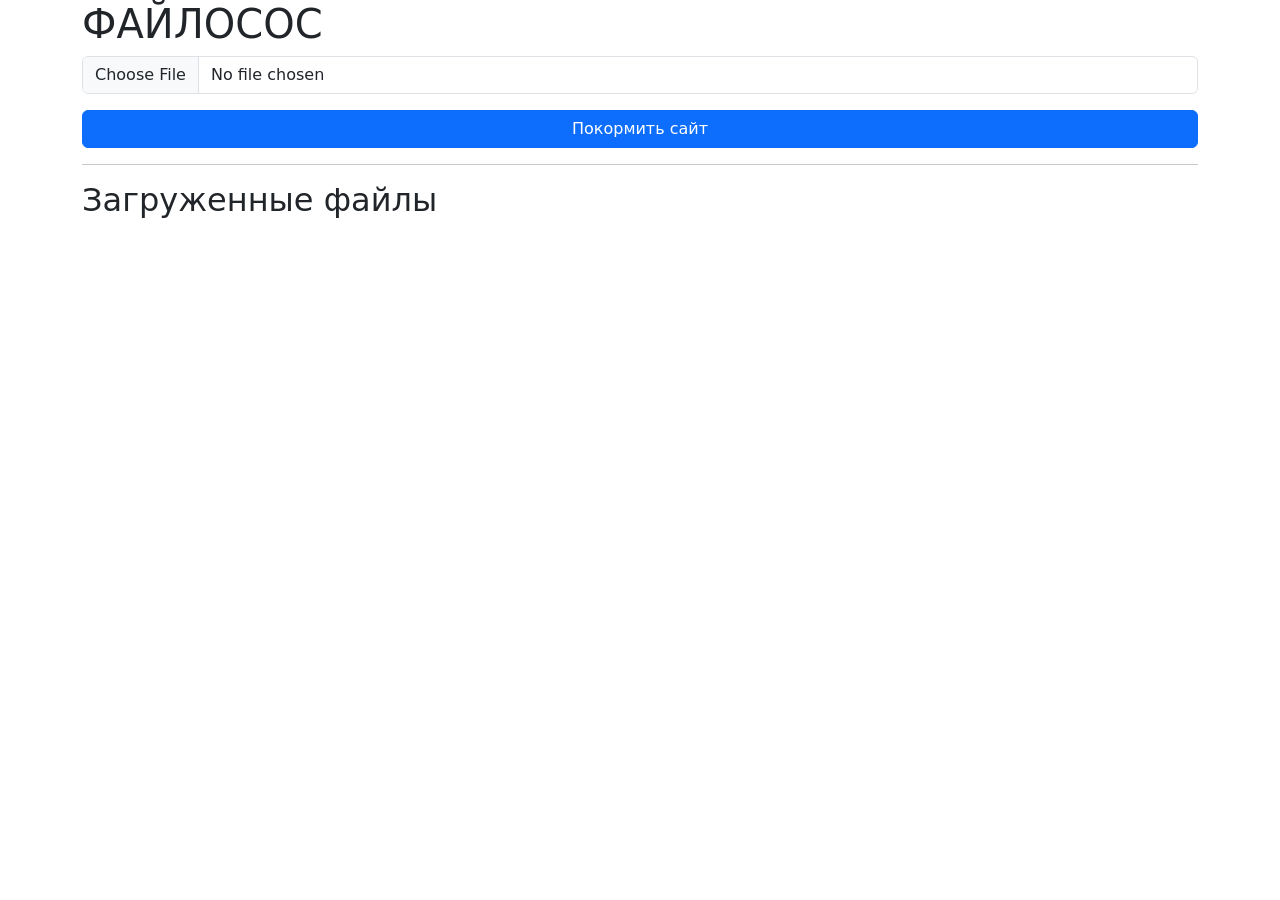
==== public/index.html @ d14778ab "index.html" ====
<!DOCTYPE html>
<html lang="en">
<head>
  <meta charset="UTF-8" />
  <meta name="viewport" content="width=device-width, initial-scale=1.0" />
  <title>File Exchange</title>
  <link href="https://cdn.jsdelivr.net/npm/bootstrap@5.3.0-alpha1/dist/css/bootstrap.min.css" rel="stylesheet" />
  <link rel="stylesheet" href="styles.css" />
</head>
<body>
  <div class="container">
    <h1>ФАЙЛОСОС</h1>
    <form id="uploadForm">
      <input
        type="file"
        id="fileInput"
        accept=".jpg,.jpeg,.png,.pdf,.zip,.mp4,.mp3,.docx,.xlsx"
        class="form-control mb-3"
        required
      />
      <p id="fileSizeError" class="error-message" style="display: none">File size exceeds the limit of 1GB.</p>
      <button type="submit" class="btn btn-primary w-100">Покормить сайт</button>
    </form>
    <div id="downloadLinkContainer" style="display: none">
      <p class="text-success">Your file has been uploaded successfully!</p>
      <a id="downloadLink" href="#" target="_blank" class="btn btn-outline-primary w-100">Download Link</a>
    </div>
    <div id="uploadStatus" class="mt-3 text-center"></div>
    <hr />
    <h2>Загруженные файлы</h2>
    <ul id="fileList" class="list-unstyled"></ul>
  </div>
  <script src="https://cdn.jsdelivr.net/npm/bootstrap@5.3.0-alpha1/dist/js/bootstrap.bundle.min.js"></script>
  <script src="script.js"></script>
</body>
</html>
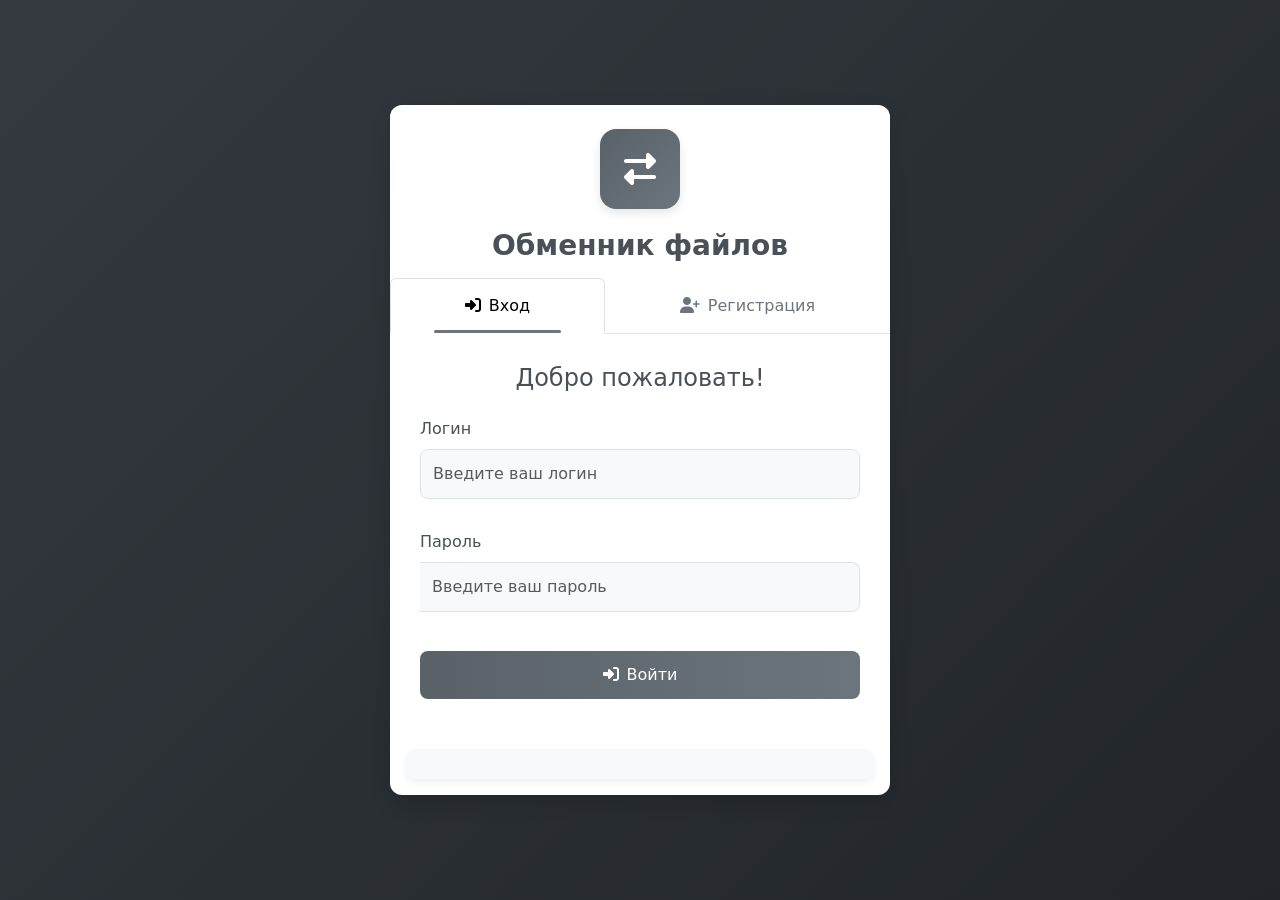
==== commit 84984933: "Update index.html" ====
--- a/public/index.html
+++ b/public/index.html
@@ -1,36 +1,535 @@
 <!DOCTYPE html>
-<html lang="en">
-<head>
-  <meta charset="UTF-8" />
-  <meta name="viewport" content="width=device-width, initial-scale=1.0" />
-  <title>File Exchange</title>
-  <link href="https://cdn.jsdelivr.net/npm/bootstrap@5.3.0-alpha1/dist/css/bootstrap.min.css" rel="stylesheet" />
-  <link rel="stylesheet" href="styles.css" />
-</head>
-<body>
-  <div class="container">
-    <h1>ФАЙЛОСОС</h1>
-    <form id="uploadForm">
-      <input
-        type="file"
-        id="fileInput"
-        accept=".jpg,.jpeg,.png,.pdf,.zip,.mp4,.mp3,.docx,.xlsx"
-        class="form-control mb-3"
-        required
-      />
-      <p id="fileSizeError" class="error-message" style="display: none">File size exceeds the limit of 1GB.</p>
-      <button type="submit" class="btn btn-primary w-100">Покормить сайт</button>
-    </form>
-    <div id="downloadLinkContainer" style="display: none">
-      <p class="text-success">Your file has been uploaded successfully!</p>
-      <a id="downloadLink" href="#" target="_blank" class="btn btn-outline-primary w-100">Download Link</a>
+<html lang="ru">
+  <head>
+    <meta charset="UTF-8" />
+    <meta name="viewport" content="width=device-width, initial-scale=1.0" />
+    <title>Вход / Регистрация | Обменник файлов</title>
+    <!-- Bootstrap CSS -->
+    <link
+      href="https://cdnjs.cloudflare.com/ajax/libs/bootstrap/5.3.0/css/bootstrap.min.css"
+      rel="stylesheet"
+    />
+    <!-- Font Awesome иконки -->
+    <link
+      href="https://cdnjs.cloudflare.com/ajax/libs/font-awesome/6.4.0/css/all.min.css"
+      rel="stylesheet"
+    />
+    <!-- Animate.css для анимаций -->
+    <link
+      href="https://cdnjs.cloudflare.com/ajax/libs/animate.css/4.1.1/animate.min.css"
+      rel="stylesheet"
+    />
+    <style>
+      body {
+        background: linear-gradient(135deg, #343a40 0%, #212529 100%);
+        min-height: 100vh;
+        display: flex;
+        align-items: center;
+        justify-content: center;
+        padding: 20px;
+        color: #495057;
+      }
+
+      .card {
+        border-radius: 12px;
+        box-shadow: 0 8px 20px rgba(0, 0, 0, 0.15);
+        backdrop-filter: blur(10px);
+        max-width: 500px;
+        width: 100%;
+        overflow: hidden;
+        transition: all 0.3s ease;
+        border: none;
+      }
+
+      .card:hover {
+        transform: translateY(-3px);
+        box-shadow: 0 12px 25px rgba(0, 0, 0, 0.2);
+      }
+
+      .form-control {
+        border-radius: 8px;
+        padding: 12px;
+        margin-bottom: 15px;
+        border: 1px solid #dee2e6;
+        transition: all 0.3s;
+        background-color: #f8f9fa;
+      }
+
+      .form-control:focus {
+        box-shadow: 0 0 0 3px rgba(108, 117, 125, 0.25);
+        border-color: #6c757d;
+        background-color: #fff;
+      }
+
+      .tab-content {
+        padding: 30px;
+      }
+
+      .btn-primary {
+        background: linear-gradient(to right, #5a6268, #6c757d);
+        border: none;
+        border-radius: 8px;
+        padding: 12px 20px;
+        font-weight: 500;
+        transition: all 0.3s;
+        color: #fff;
+      }
+
+      .btn-primary:hover {
+        background: linear-gradient(to right, #495057, #5a6268);
+        transform: translateY(-2px);
+        box-shadow: 0 5px 15px rgba(108, 117, 125, 0.3);
+      }
+
+      .nav-link {
+        color: #6c757d;
+        font-weight: 500;
+        padding: 15px 20px;
+        position: relative;
+        transition: all 0.3s;
+      }
+
+      .nav-link.active {
+        color: #495057;
+        background: transparent;
+        border-color: transparent;
+      }
+
+      .nav-link.active::after {
+        content: "";
+        position: absolute;
+        bottom: 0;
+        left: 20%;
+        width: 60%;
+        height: 3px;
+        background: #6c757d;
+        border-radius: 3px;
+      }
+
+      .input-group-text {
+        background: #f8f9fa;
+        border-right: none;
+        border-radius: 8px 0 0 8px;
+        color: #6c757d;
+        width: 40px; /* Фиксированная ширина */
+        display: flex;
+        align-items: center;
+        justify-content: center;
+      }
+
+      .password-container .form-control {
+        border-left: none;
+        border-radius: 0 8px 8px 0;
+      }
+
+      .logo {
+        width: 80px;
+        height: 80px;
+        background: linear-gradient(135deg, #5a6268 0%, #6c757d 100%);
+        color: white;
+        display: flex;
+        align-items: center;
+        justify-content: center;
+        font-size: 2rem;
+        border-radius: 16px;
+        margin: 0 auto 20px;
+        box-shadow: 0 4px 10px rgba(0, 0, 0, 0.1);
+      }
+
+      .form-label {
+        font-weight: 500;
+        margin-bottom: 8px;
+        color: #495057;
+      }
+
+      .response-container {
+        background-color: #f8f9fa;
+        border-radius: 8px;
+        padding: 15px;
+        margin-top: 20px;
+        box-shadow: 0 4px 6px rgba(0, 0, 0, 0.05);
+        overflow: hidden;
+        max-height: 0;
+        transition: max-height 0.3s ease-out;
+      }
+
+      .response-container.show {
+        max-height: 500px;
+      }
+
+      #forms-container {
+        max-width: 500px;
+        width: 100%;
+      }
+
+      .card-body {
+        padding: 0;
+      }
+
+      .text-center.pt-4 {
+        padding-top: 1.5rem !important;
+      }
+
+      h3.mb-3 {
+        color: #495057;
+        font-weight: 600;
+      }
+
+      h4.text-center.mb-4 {
+        color: #495057;
+        font-weight: 500;
+      }
+
+      .nav-tabs {
+        border-bottom: 1px solid #dee2e6;
+      }
+
+      /* Исправление проблем с анимациями */
+      .animate__fadeIn {
+        animation-duration: 0.5s;
+      }
+
+      .animate__fadeOut {
+        animation-duration: 0.3s;
+      }
+    </style>
+  </head>
+  <body>
+    <div id="forms-container" class="animate__animated animate__fadeIn">
+      <div class="card bg-white">
+        <div class="card-body">
+          <div class="text-center pt-4">
+            <div class="logo">
+              <i class="fas fa-exchange-alt"></i>
+            </div>
+            <h3 class="mb-3">Обменник файлов</h3>
+          </div>
+
+          <!-- Tabs навигация -->
+          <ul class="nav nav-tabs nav-fill" id="authTabs" role="tablist">
+            <li class="nav-item" role="presentation">
+              <button
+                class="nav-link active"
+                id="signin-tab"
+                data-bs-toggle="tab"
+                data-bs-target="#signin"
+                type="button"
+                role="tab"
+                aria-controls="signin"
+                aria-selected="true"
+              >
+                <i class="fas fa-sign-in-alt me-2"></i>Вход
+              </button>
+            </li>
+            <li class="nav-item" role="presentation">
+              <button
+                class="nav-link"
+                id="signup-tab"
+                data-bs-toggle="tab"
+                data-bs-target="#signup"
+                type="button"
+                role="tab"
+                aria-controls="signup"
+                aria-selected="false"
+              >
+                <i class="fas fa-user-plus me-2"></i>Регистрация
+              </button>
+            </li>
+          </ul>
+
+          <!-- Содержимое табов -->
+          <div class="tab-content">
+            <!-- Форма входа -->
+            <div
+              class="tab-pane fade show active animate__animated animate__fadeIn"
+              id="signin"
+              role="tabpanel"
+              aria-labelledby="signin-tab"
+            >
+              <h4 class="text-center mb-4">Добро пожаловать!</h4>
+              <form id="signin-form">
+                <div class="mb-3">
+                  <label for="login-login" class="form-label">Логин</label>
+                  <div class="input-group">
+                    <input
+                      type="text"
+                      class="form-control"
+                      id="login-login"
+                      placeholder="Введите ваш логин"
+                      required
+                    />
+                  </div>
+                </div>
+
+                <div class="mb-4">
+                  <label for="login-password" class="form-label">Пароль</label>
+                  <div class="input-group password-container">
+                    <input
+                      type="password"
+                      class="form-control"
+                      id="login-password"
+                      placeholder="Введите ваш пароль"
+                      required
+                    />
+                  </div>
+                </div>
+
+                <div class="d-grid gap-2">
+                  <button
+                    type="button"
+                    class="btn btn-primary"
+                    onclick="signIn()"
+                  >
+                    <i class="fas fa-sign-in-alt me-2"></i>Войти
+                  </button>
+                </div>
+              </form>
+            </div>
+
+            <!-- Форма регистрации -->
+            <div
+              class="tab-pane fade animate__animated animate__fadeIn"
+              id="signup"
+              role="tabpanel"
+              aria-labelledby="signup-tab"
+            >
+              <h4 class="text-center mb-4">Создайте аккаунт</h4>
+              <form id="signup-form">
+                <div class="mb-3">
+                  <label for="reg-login" class="form-label">Логин</label>
+                  <div class="input-group">
+                    <input
+                      type="text"
+                      class="form-control"
+                      id="reg-login"
+                      placeholder="Выберите логин"
+                      required
+                    />
+                  </div>
+                </div>
+
+                <div class="mb-4">
+                  <label for="reg-password" class="form-label">Пароль</label>
+                  <div class="input-group password-container">
+                    <input
+                      type="password"
+                      class="form-control"
+                      id="reg-password"
+                      placeholder="Создайте пароль"
+                      required
+                    />
+                  </div>
+                </div>
+
+                <div class="d-grid gap-2">
+                  <button
+                    type="button"
+                    class="btn btn-primary"
+                    onclick="signUp()"
+                  >
+                    <i class="fas fa-user-plus me-2"></i>Зарегистрироваться
+                  </button>
+                </div>
+              </form>
+            </div>
+          </div>
+
+          <!-- Контейнер для ответа сервера -->
+          <div id="response" class="response-container mx-3 mb-3"></div>
+        </div>
+      </div>
     </div>
-    <div id="uploadStatus" class="mt-3 text-center"></div>
-    <hr />
-    <h2>Загруженные файлы</h2>
-    <ul id="fileList" class="list-unstyled"></ul>
-  </div>
-  <script src="https://cdn.jsdelivr.net/npm/bootstrap@5.3.0-alpha1/dist/js/bootstrap.bundle.min.js"></script>
-  <script src="script.js"></script>
-</body>
+
+    <!-- Bootstrap JS с Popper -->
+    <script src="https://cdnjs.cloudflare.com/ajax/libs/bootstrap/5.3.0/js/bootstrap.bundle.min.js"></script>
+
+    <!-- Основной JavaScript -->
+    <script>
+      // Функция запроса к серверу
+      async function request(url, method, body) {
+        const options = {
+          method,
+          headers: {
+            "Content-Type": "application/json",
+          },
+          body: JSON.stringify(body),
+        };
+
+        const res = await fetch(url, options);
+        const data = await res.json();
+        return data;
+      }
+
+      // Функция регистрации
+      async function signUp() {
+        const login = document.getElementById("reg-login").value;
+        const password = document.getElementById("reg-password").value;
+
+        if (!login || !password) {
+          displayResponse("Ошибка", {
+            message: "Пожалуйста, заполните все поля",
+          });
+          return;
+        }
+
+        // Показываем анимацию загрузки
+        document.querySelector("#signup button").innerHTML =
+          '<span class="spinner-border spinner-border-sm me-2" role="status" aria-hidden="true"></span>Обработка...';
+        document.querySelector("#signup button").disabled = true;
+
+        try {
+          const result = await request("/register", "POST", {
+            login,
+            password,
+          });
+          displayResponse("Регистрация", result);
+
+          if (result.uuid) {
+            localStorage.setItem("userLogin", login);
+            localStorage.setItem("userUuid", result.uuid);
+            showSuccessMessage("Регистрация успешна! Перенаправление...");
+            setTimeout(() => {
+              window.location.href = "static/user.html";
+            }, 1500);
+          } else {
+            // Возвращаем кнопку в исходное состояние
+            document.querySelector("#signup button").innerHTML =
+              '<i class="fas fa-user-plus me-2"></i>Зарегистрироваться';
+            document.querySelector("#signup button").disabled = false;
+          }
+        } catch (error) {
+          displayResponse("Ошибка", {
+            message: "Произошла ошибка при обработке запроса",
+          });
+          // Возвращаем кнопку в исходное состояние
+          document.querySelector("#signup button").innerHTML =
+            '<i class="fas fa-user-plus me-2"></i>Зарегистрироваться';
+          document.querySelector("#signup button").disabled = false;
+        }
+      }
+
+      // Функция входа
+      async function signIn() {
+        const login = document.getElementById("login-login").value;
+        const password = document.getElementById("login-password").value;
+
+        if (!login || !password) {
+          displayResponse("Ошибка", {
+            message: "Пожалуйста, заполните все поля",
+          });
+          return;
+        }
+
+        // Показываем анимацию загрузки
+        document.querySelector("#signin button").innerHTML =
+          '<span class="spinner-border spinner-border-sm me-2" role="status" aria-hidden="true"></span>Выполняется вход...';
+        document.querySelector("#signin button").disabled = true;
+
+        try {
+          const result = await request("/signInPage", "POST", {
+            login,
+            password,
+          });
+          displayResponse("Вход", result);
+
+          if (result.uuid) {
+            localStorage.setItem("userLogin", login);
+            localStorage.setItem("userUuid", result.uuid);
+            showSuccessMessage("Вход выполнен успешно! Перенаправление...");
+            setTimeout(() => {
+              window.location.href = "static/user.html";
+            }, 1500);
+          } else {
+            // Возвращаем кнопку в исходное состояние
+            document.querySelector("#signin button").innerHTML =
+              '<i class="fas fa-sign-in-alt me-2"></i>Войти';
+            document.querySelector("#signin button").disabled = false;
+          }
+        } catch (error) {
+          displayResponse("Ошибка", {
+            message: "Произошла ошибка при обработке запроса",
+          });
+          // Возвращаем кнопку в исходное состояние
+          document.querySelector("#signin button").innerHTML =
+            '<i class="fas fa-sign-in-alt me-2"></i>Войти';
+          document.querySelector("#signin button").disabled = false;
+        }
+      }
+
+      // Отображение ответа сервера
+      function displayResponse(title, data) {
+        const container = document.getElementById("response");
+
+        let statusClass = "text-info";
+        if (data.uuid) {
+          statusClass = "text-success";
+        } else if (
+          data.error ||
+          (data.message && data.message.includes("ошибка"))
+        ) {
+          statusClass = "text-danger";
+        }
+
+        container.innerHTML = `
+        <div class="d-flex align-items-center mb-2">
+          <h5 class="mb-0 ${statusClass}">
+            <i class="fas ${
+              data.uuid ? "fa-check-circle" : "fa-info-circle"
+            } me-2"></i>${title}
+          </h5>
+        </div>
+        <div class="mt-2 text-break">
+          <pre class="mb-0" style="background: transparent; font-family: inherit; font-size: 0.9rem;">${JSON.stringify(
+            data,
+            null,
+            2
+          )}</pre>
+        </div>
+      `;
+
+        container.classList.add("show", "animate__animated", "animate__fadeIn");
+      }
+
+      // Показ сообщения об успехе
+      function showSuccessMessage(message) {
+        const container = document.getElementById("response");
+        container.innerHTML = `
+        <div class="alert alert-success animate__animated animate__fadeIn" role="alert">
+          <i class="fas fa-check-circle me-2"></i>${message}
+        </div>
+      `;
+        container.classList.add("show");
+      }
+
+      // Переход на вкладку регистрации при нажатии
+      document
+        .getElementById("signup-tab")
+        .addEventListener("click", function (e) {
+          document.getElementById("signin").classList.remove("animate__fadeIn");
+          document.getElementById("signin").classList.add("animate__fadeOut");
+
+          setTimeout(() => {
+            document
+              .getElementById("signin")
+              .classList.remove("animate__fadeOut");
+            document.getElementById("signup").classList.add("animate__fadeIn");
+          }, 200);
+        });
+
+      // Переход на вкладку входа при нажатии
+      document
+        .getElementById("signin-tab")
+        .addEventListener("click", function (e) {
+          document.getElementById("signup").classList.remove("animate__fadeIn");
+          document.getElementById("signup").classList.add("animate__fadeOut");
+
+          setTimeout(() => {
+            document
+              .getElementById("signup")
+              .classList.remove("animate__fadeOut");
+            document.getElementById("signin").classList.add("animate__fadeIn");
+          }, 200);
+        });
+    </script>
+  </body>
 </html>
